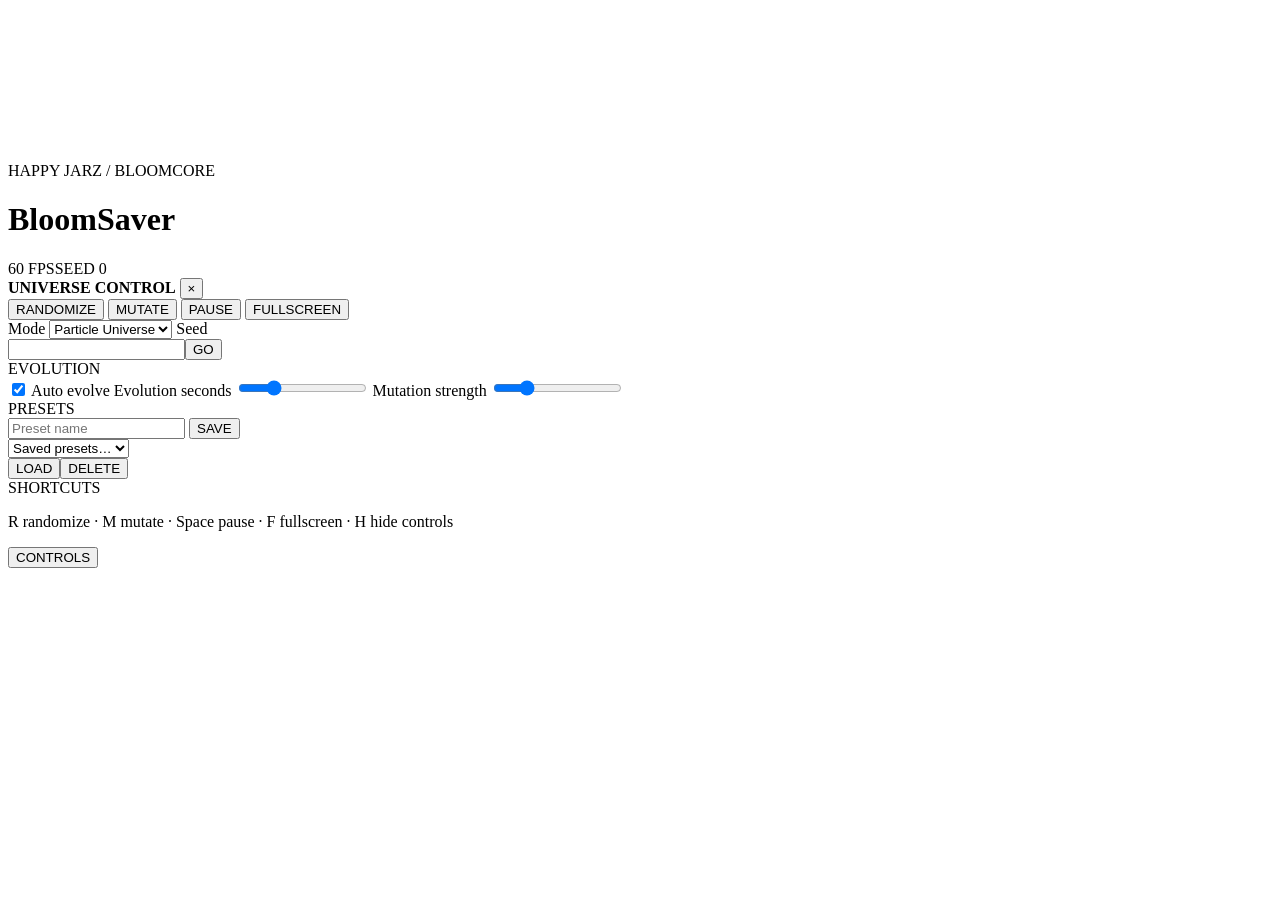
==== BloomSaver/index.html @ 2207c1d1 "feat: add BloomSaver standalone app shell" ====
<!doctype html>
<html lang="en">
<head>
  <meta charset="utf-8" />
  <meta name="viewport" content="width=device-width,initial-scale=1" />
  <title>BloomSaver</title>
  <link rel="stylesheet" href="styles.css" />
</head>
<body>
  <canvas id="stage"></canvas>

  <header class="topbar">
    <div>
      <div class="eyebrow">HAPPY JARZ / BLOOMCORE</div>
      <h1>BloomSaver</h1>
    </div>
    <div class="status"><span id="fps">60 FPS</span><span id="seedLabel">SEED 0</span></div>
  </header>

  <aside id="panel" class="panel">
    <div class="panel-title">
      <strong>UNIVERSE CONTROL</strong>
      <button id="hidePanel" class="icon">×</button>
    </div>

    <div class="button-grid primary-actions">
      <button id="randomize">RANDOMIZE</button>
      <button id="mutate">MUTATE</button>
      <button id="pause">PAUSE</button>
      <button id="fullscreen">FULLSCREEN</button>
    </div>

    <label>Mode
      <select id="mode">
        <option value="universe">Particle Universe</option>
        <option value="silk">Silk Flow</option>
        <option value="crystal">Crystal Bloom</option>
        <option value="orbit">Orbital Garden</option>
        <option value="rain">Signal Rain</option>
      </select>
    </label>

    <label>Seed
      <div class="inline"><input id="seed" type="number" step="1" /><button id="applySeed">GO</button></div>
    </label>

    <div id="controls" class="controls"></div>

    <div class="section-title">EVOLUTION</div>
    <label class="check"><input id="autoEvolve" type="checkbox" checked /> Auto evolve</label>
    <label>Evolution seconds <input id="evolveSeconds" type="range" min="4" max="60" value="18" /></label>
    <label>Mutation strength <input id="mutation" type="range" min="1" max="100" value="24" /></label>

    <div class="section-title">PRESETS</div>
    <div class="inline">
      <input id="presetName" type="text" placeholder="Preset name" maxlength="32" />
      <button id="savePreset">SAVE</button>
    </div>
    <select id="presetList"><option value="">Saved presets…</option></select>
    <div class="button-grid two"><button id="loadPreset">LOAD</button><button id="deletePreset">DELETE</button></div>

    <div class="section-title">SHORTCUTS</div>
    <p class="tiny">R randomize · M mutate · Space pause · F fullscreen · H hide controls</p>
  </aside>

  <button id="showPanel" class="show-panel hidden">CONTROLS</button>

  <script src="app.js"></script>
</body>
</html>
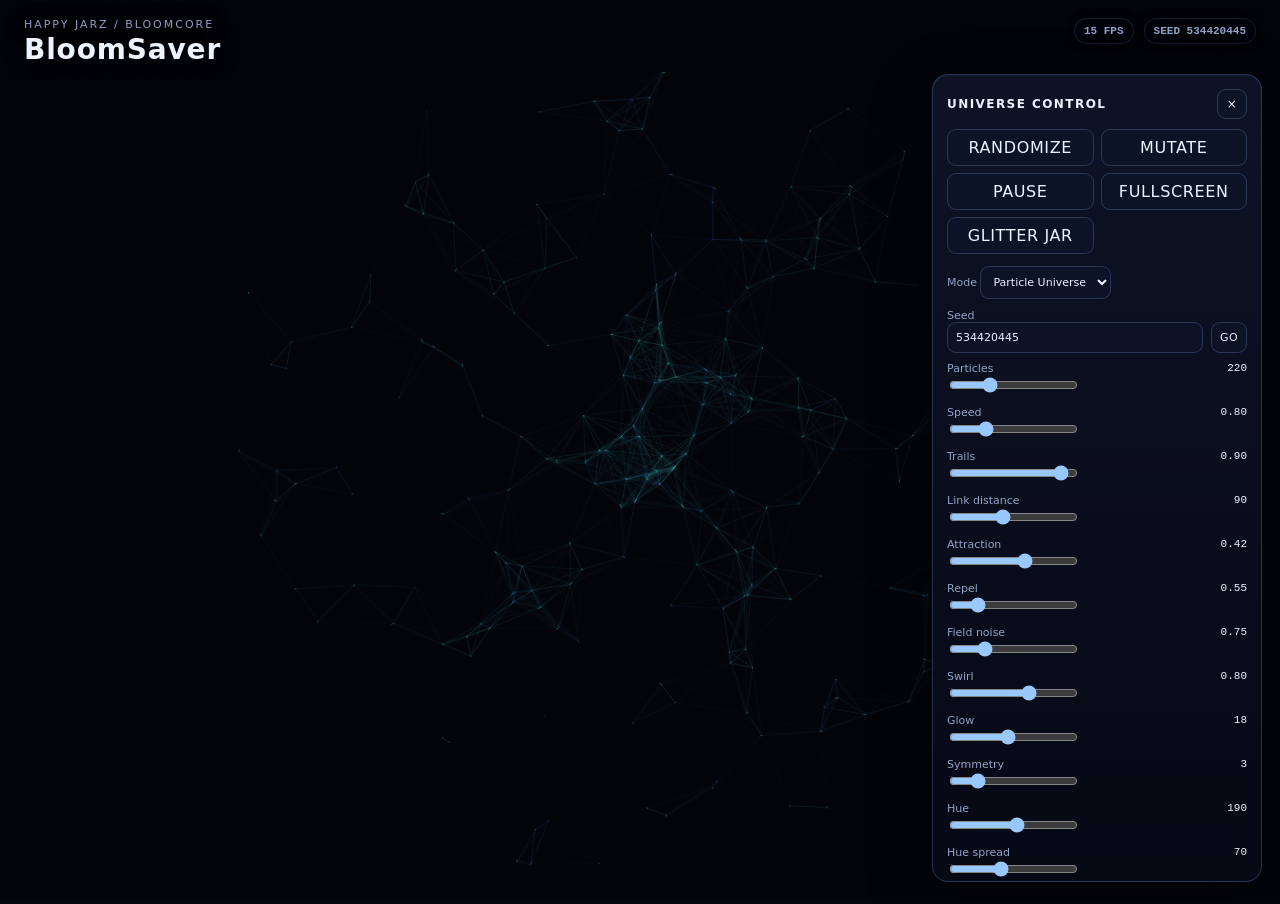
==== commit 402e7c7a: "feat: load BloomSaver extras layer" ====
--- a/BloomSaver/index.html
+++ b/BloomSaver/index.html
@@ -66,5 +66,6 @@
   <button id="showPanel" class="show-panel hidden">CONTROLS</button>
 
   <script src="app.js"></script>
+  <script src="extras.js"></script>
 </body>
 </html>
--- a/BloomSaver/styles.css
+++ b/BloomSaver/styles.css
@@ -0,0 +1 @@
+:root{color-scheme:dark;--bg:#05060b;--panel:rgba(10,14,28,.88);--line:#273456;--text:#edf3ff;--muted:#94a3c7;--accent:#84f7ff;--accent2:#b98cff}*{box-sizing:border-box}html,body{margin:0;width:100%;height:100%;overflow:hidden;background:var(--bg);font-family:Inter,ui-sans-serif,system-ui,-apple-system,BlinkMacSystemFont,"Segoe UI",sans-serif;color:var(--text)}#stage{position:fixed;inset:0;width:100%;height:100%;display:block;background:#03040a}.topbar{position:fixed;left:24px;right:24px;top:18px;display:flex;justify-content:space-between;align-items:flex-start;pointer-events:none;text-shadow:0 0 20px #000}.eyebrow{font-size:11px;letter-spacing:.18em;color:var(--muted)}h1{font-size:28px;margin:2px 0 0;letter-spacing:.03em}.status{display:flex;gap:10px;font:600 11px ui-monospace,SFMono-Regular,Menlo,monospace;color:var(--muted)}.status span{padding:6px 9px;border:1px solid rgba(120,150,210,.18);border-radius:999px;background:rgba(5,8,18,.35)}.panel{position:fixed;right:18px;top:74px;width:min(330px,calc(100vw - 36px));max-height:calc(100vh - 92px);overflow:auto;padding:14px;border:1px solid rgba(110,150,220,.28);border-radius:16px;background:linear-gradient(180deg,rgba(14,20,40,.93),rgba(7,10,22,.9));box-shadow:0 20px 60px rgba(0,0,0,.45),inset 0 1px 0 rgba(255,255,255,.04);backdrop-filter:blur(16px)}.panel-title,.inline{display:flex;align-items:center;gap:8px}.panel-title{justify-content:space-between;margin-bottom:10px;font-size:12px;letter-spacing:.12em}.panel button,.panel select,.panel input{font:inherit;color:var(--text)}button,select,input[type=text],input[type=number]{border:1px solid rgba(120,150,210,.28);background:rgba(14,20,40,.82);border-radius:9px;padding:8px}button{cursor:pointer;font-size:11px;font-weight:700;letter-spacing:.04em}button:hover{border-color:var(--accent);box-shadow:0 0 18px rgba(132,247,255,.12)}.icon{width:30px;height:30px;padding:0}.button-grid{display:grid;grid-template-columns:1fr 1fr;gap:7px}.primary-actions{margin-bottom:12px}.two{margin-top:7px}label{display:block;margin:10px 0 4px;font-size:11px;color:var(--muted)}label input[type=range]{width:100%;accent-color:#8cdcff}.inline input,.inline select{flex:1;min-width:0}.inline button{flex:none}.controls .control{margin:9px 0}.control-head{display:flex;justify-content:space-between;font-size:11px;color:var(--muted)}.control-head output{font-family:ui-monospace,SFMono-Regular,Menlo,monospace;color:var(--text)}.section-title{margin-top:16px;padding-top:10px;border-top:1px solid rgba(120,150,210,.16);font-size:10px;font-weight:800;letter-spacing:.15em;color:#b8c7ec}.check{display:flex;gap:8px;align-items:center}.check input{accent-color:#84f7ff}.tiny{font-size:10px;line-height:1.5;color:#7383aa}.hidden{display:none!important}.show-panel{position:fixed;right:18px;bottom:18px}.panel::-webkit-scrollbar{width:8px}.panel::-webkit-scrollbar-thumb{background:#263656;border-radius:9px}@media(max-width:720px){.topbar{left:14px;right:14px;top:12px}.panel{right:10px;top:66px;width:calc(100vw - 20px);max-height:calc(100vh - 78px)}h1{font-size:22px}}
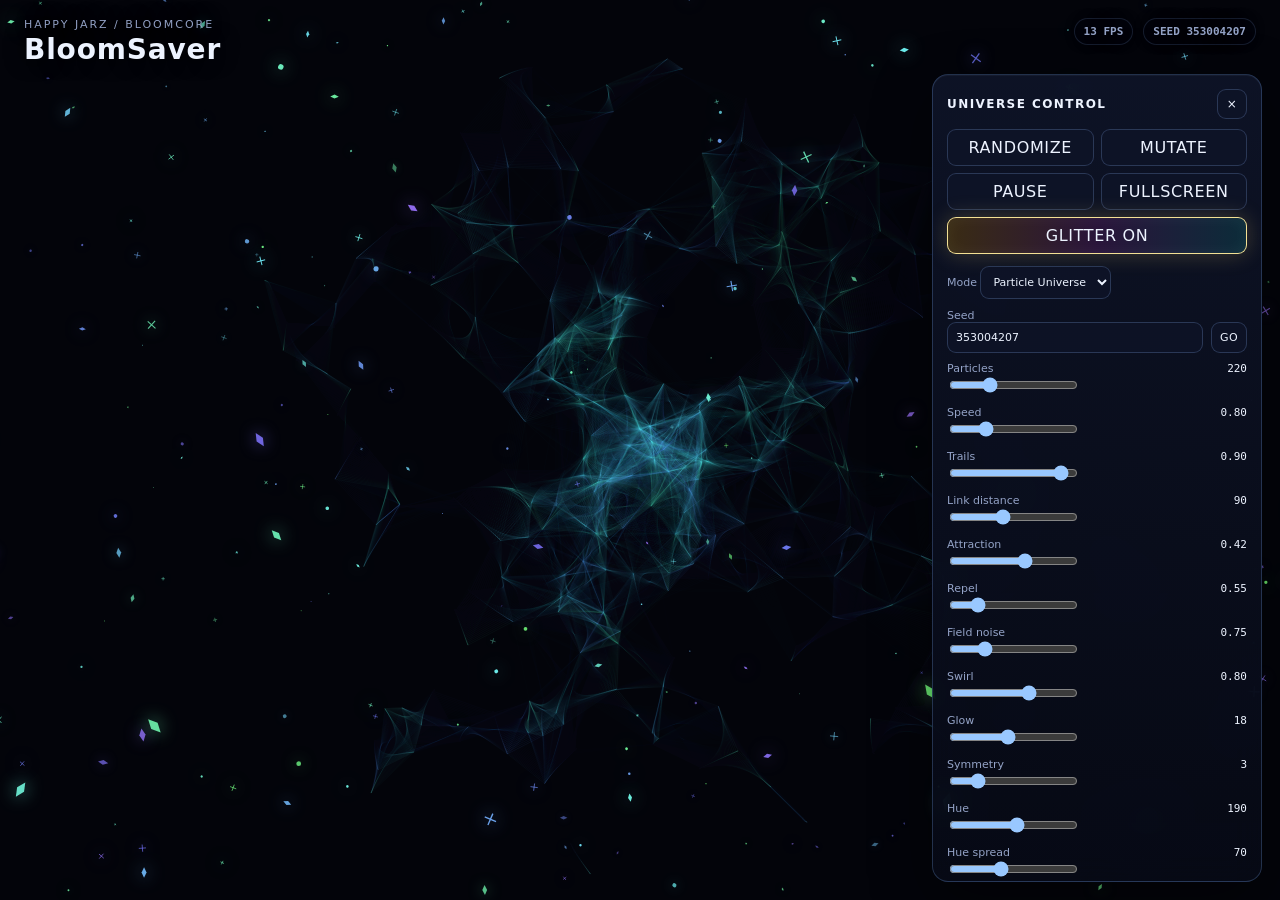
==== commit 01d48b5e: "Document glitter overlay shortcuts in BloomSaver UI" ====
--- a/BloomSaver/index.html
+++ b/BloomSaver/index.html
@@ -60,7 +60,7 @@
     <div class="button-grid two"><button id="loadPreset">LOAD</button><button id="deletePreset">DELETE</button></div>
 
     <div class="section-title">SHORTCUTS</div>
-    <p class="tiny">R randomize · M mutate · Space pause · F fullscreen · H hide controls</p>
+    <p class="tiny">R randomize · M mutate · G glitter overlay · Shift+G glitter preset · Space pause · F fullscreen · H hide controls</p>
   </aside>
 
   <button id="showPanel" class="show-panel hidden">CONTROLS</button>
--- a/BloomSaver/styles.css
+++ b/BloomSaver/styles.css
@@ -1 +1 @@
-:root{color-scheme:dark;--bg:#05060b;--panel:rgba(10,14,28,.88);--line:#273456;--text:#edf3ff;--muted:#94a3c7;--accent:#84f7ff;--accent2:#b98cff}*{box-sizing:border-box}html,body{margin:0;width:100%;height:100%;overflow:hidden;background:var(--bg);font-family:Inter,ui-sans-serif,system-ui,-apple-system,BlinkMacSystemFont,"Segoe UI",sans-serif;color:var(--text)}#stage{position:fixed;inset:0;width:100%;height:100%;display:block;background:#03040a}.topbar{position:fixed;left:24px;right:24px;top:18px;display:flex;justify-content:space-between;align-items:flex-start;pointer-events:none;text-shadow:0 0 20px #000}.eyebrow{font-size:11px;letter-spacing:.18em;color:var(--muted)}h1{font-size:28px;margin:2px 0 0;letter-spacing:.03em}.status{display:flex;gap:10px;font:600 11px ui-monospace,SFMono-Regular,Menlo,monospace;color:var(--muted)}.status span{padding:6px 9px;border:1px solid rgba(120,150,210,.18);border-radius:999px;background:rgba(5,8,18,.35)}.panel{position:fixed;right:18px;top:74px;width:min(330px,calc(100vw - 36px));max-height:calc(100vh - 92px);overflow:auto;padding:14px;border:1px solid rgba(110,150,220,.28);border-radius:16px;background:linear-gradient(180deg,rgba(14,20,40,.93),rgba(7,10,22,.9));box-shadow:0 20px 60px rgba(0,0,0,.45),inset 0 1px 0 rgba(255,255,255,.04);backdrop-filter:blur(16px)}.panel-title,.inline{display:flex;align-items:center;gap:8px}.panel-title{justify-content:space-between;margin-bottom:10px;font-size:12px;letter-spacing:.12em}.panel button,.panel select,.panel input{font:inherit;color:var(--text)}button,select,input[type=text],input[type=number]{border:1px solid rgba(120,150,210,.28);background:rgba(14,20,40,.82);border-radius:9px;padding:8px}button{cursor:pointer;font-size:11px;font-weight:700;letter-spacing:.04em}button:hover{border-color:var(--accent);box-shadow:0 0 18px rgba(132,247,255,.12)}.icon{width:30px;height:30px;padding:0}.button-grid{display:grid;grid-template-columns:1fr 1fr;gap:7px}.primary-actions{margin-bottom:12px}.two{margin-top:7px}label{display:block;margin:10px 0 4px;font-size:11px;color:var(--muted)}label input[type=range]{width:100%;accent-color:#8cdcff}.inline input,.inline select{flex:1;min-width:0}.inline button{flex:none}.controls .control{margin:9px 0}.control-head{display:flex;justify-content:space-between;font-size:11px;color:var(--muted)}.control-head output{font-family:ui-monospace,SFMono-Regular,Menlo,monospace;color:var(--text)}.section-title{margin-top:16px;padding-top:10px;border-top:1px solid rgba(120,150,210,.16);font-size:10px;font-weight:800;letter-spacing:.15em;color:#b8c7ec}.check{display:flex;gap:8px;align-items:center}.check input{accent-color:#84f7ff}.tiny{font-size:10px;line-height:1.5;color:#7383aa}.hidden{display:none!important}.show-panel{position:fixed;right:18px;bottom:18px}.panel::-webkit-scrollbar{width:8px}.panel::-webkit-scrollbar-thumb{background:#263656;border-radius:9px}@media(max-width:720px){.topbar{left:14px;right:14px;top:12px}.panel{right:10px;top:66px;width:calc(100vw - 20px);max-height:calc(100vh - 78px)}h1{font-size:22px}}
+:root{color-scheme:dark;--bg:#05060b;--panel:rgba(10,14,28,.88);--line:#273456;--text:#edf3ff;--muted:#94a3c7;--accent:#84f7ff;--accent2:#b98cff}*{box-sizing:border-box}html,body{margin:0;width:100%;height:100%;overflow:hidden;background:var(--bg);font-family:Inter,ui-sans-serif,system-ui,-apple-system,BlinkMacSystemFont,"Segoe UI",sans-serif;color:var(--text)}#stage{position:fixed;inset:0;width:100%;height:100%;display:block;background:#03040a}#glitterStage{position:fixed;inset:0;z-index:2;width:100%;height:100%;display:block;background:transparent;opacity:0;pointer-events:none;transition:opacity .35s ease}#glitterStage.active{opacity:1}.topbar{position:fixed;z-index:3;left:24px;right:24px;top:18px;display:flex;justify-content:space-between;align-items:flex-start;pointer-events:none;text-shadow:0 0 20px #000;transition:opacity .35s ease,transform .35s ease}.eyebrow{font-size:11px;letter-spacing:.18em;color:var(--muted)}h1{font-size:28px;margin:2px 0 0;letter-spacing:.03em}.status{display:flex;gap:10px;font:600 11px ui-monospace,SFMono-Regular,Menlo,monospace;color:var(--muted)}.status span{padding:6px 9px;border:1px solid rgba(120,150,210,.18);border-radius:999px;background:rgba(5,8,18,.35)}.panel{position:fixed;z-index:4;right:18px;top:74px;width:min(330px,calc(100vw - 36px));max-height:calc(100vh - 92px);overflow:auto;padding:14px;border:1px solid rgba(110,150,220,.28);border-radius:16px;background:linear-gradient(180deg,rgba(14,20,40,.93),rgba(7,10,22,.9));box-shadow:0 20px 60px rgba(0,0,0,.45),inset 0 1px 0 rgba(255,255,255,.04);backdrop-filter:blur(16px);transition:opacity .35s ease,transform .35s ease}.panel-title,.inline{display:flex;align-items:center;gap:8px}.panel-title{justify-content:space-between;margin-bottom:10px;font-size:12px;letter-spacing:.12em}.panel button,.panel select,.panel input{font:inherit;color:var(--text)}button,select,input[type=text],input[type=number]{border:1px solid rgba(120,150,210,.28);background:rgba(14,20,40,.82);border-radius:9px;padding:8px}button{cursor:pointer;font-size:11px;font-weight:700;letter-spacing:.04em}button:hover{border-color:var(--accent);box-shadow:0 0 18px rgba(132,247,255,.12)}#glitterPreset{grid-column:1/-1;border-color:rgba(255,218,112,.46);background:linear-gradient(90deg,rgba(76,55,15,.72),rgba(54,23,69,.72),rgba(12,55,67,.72))}#glitterPreset.active{border-color:rgba(255,235,155,.95);box-shadow:0 0 22px rgba(255,218,112,.22),inset 0 0 16px rgba(255,255,255,.05)}.icon{width:30px;height:30px;padding:0}.button-grid{display:grid;grid-template-columns:1fr 1fr;gap:7px}.primary-actions{margin-bottom:12px}.two{margin-top:7px}label{display:block;margin:10px 0 4px;font-size:11px;color:var(--muted)}label input[type=range]{width:100%;accent-color:#8cdcff}.inline input,.inline select{flex:1;min-width:0}.inline button{flex:none}.controls .control{margin:9px 0}.control-head{display:flex;justify-content:space-between;font-size:11px;color:var(--muted)}.control-head output{font-family:ui-monospace,SFMono-Regular,Menlo,monospace;color:var(--text)}.section-title{margin-top:16px;padding-top:10px;border-top:1px solid rgba(120,150,210,.16);font-size:10px;font-weight:800;letter-spacing:.15em;color:#b8c7ec}.check{display:flex;gap:8px;align-items:center}.check input{accent-color:#84f7ff}.tiny{font-size:10px;line-height:1.5;color:#7383aa}.hidden{display:none!important}.show-panel{position:fixed;z-index:5;right:18px;bottom:18px;transition:opacity .35s ease,transform .35s ease}.panel::-webkit-scrollbar{width:8px}.panel::-webkit-scrollbar-thumb{background:#263656;border-radius:9px}body.idle-clean{cursor:none}body.idle-clean .topbar,body.idle-clean .panel,body.idle-clean .show-panel{opacity:0;pointer-events:none;transform:translateY(-8px)}@media(max-width:720px){.topbar{left:14px;right:14px;top:12px}.panel{right:10px;top:66px;width:calc(100vw - 20px);max-height:calc(100vh - 78px)}h1{font-size:22px}}
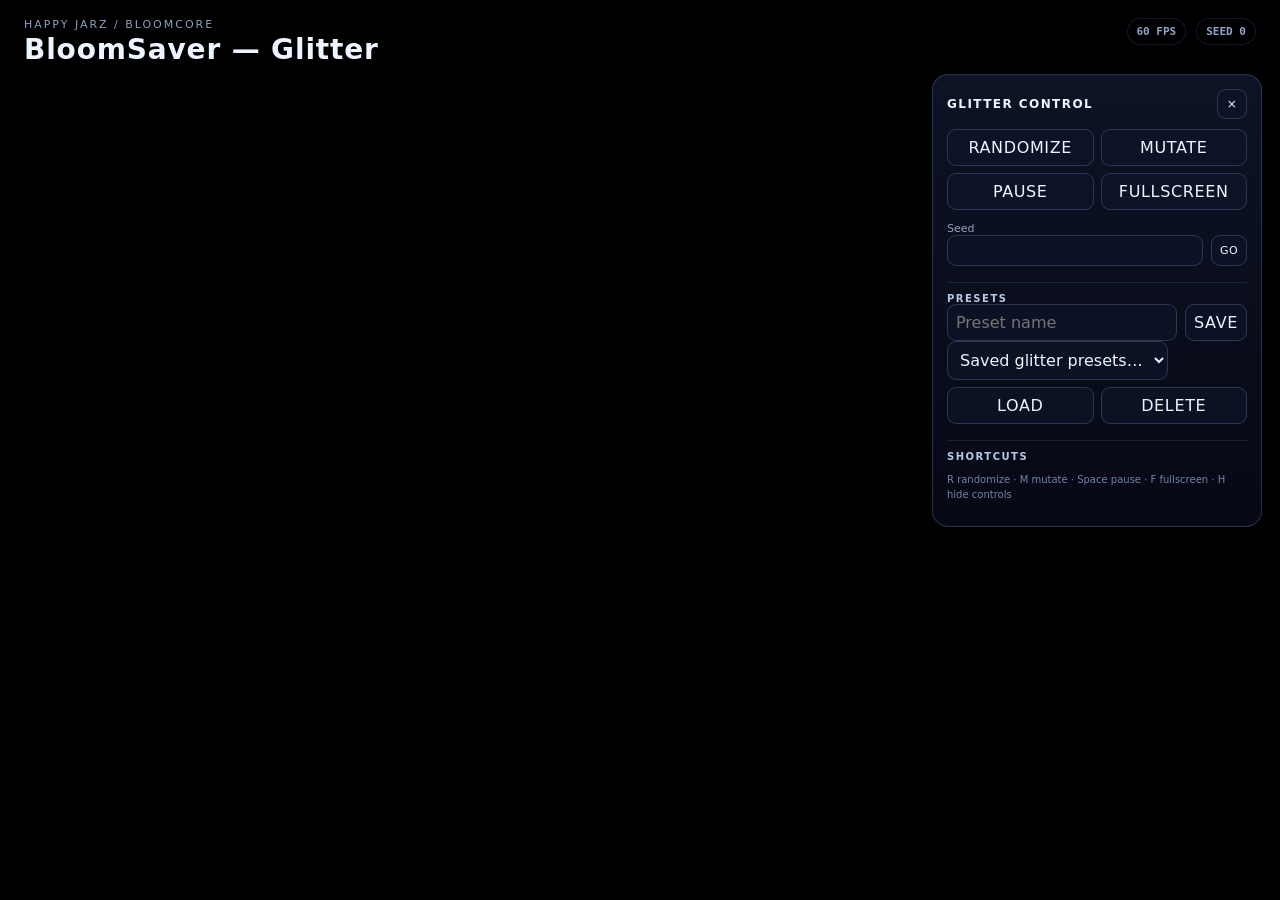
==== commit bab962ba: "Simplify BloomSaver into a Glitter-only visual lab" ====
--- a/BloomSaver/index.html
+++ b/BloomSaver/index.html
@@ -1,71 +1 @@
-<!doctype html>
-<html lang="en">
-<head>
-  <meta charset="utf-8" />
-  <meta name="viewport" content="width=device-width,initial-scale=1" />
-  <title>BloomSaver</title>
-  <link rel="stylesheet" href="styles.css" />
-</head>
-<body>
-  <canvas id="stage"></canvas>
-
-  <header class="topbar">
-    <div>
-      <div class="eyebrow">HAPPY JARZ / BLOOMCORE</div>
-      <h1>BloomSaver</h1>
-    </div>
-    <div class="status"><span id="fps">60 FPS</span><span id="seedLabel">SEED 0</span></div>
-  </header>
-
-  <aside id="panel" class="panel">
-    <div class="panel-title">
-      <strong>UNIVERSE CONTROL</strong>
-      <button id="hidePanel" class="icon">×</button>
-    </div>
-
-    <div class="button-grid primary-actions">
-      <button id="randomize">RANDOMIZE</button>
-      <button id="mutate">MUTATE</button>
-      <button id="pause">PAUSE</button>
-      <button id="fullscreen">FULLSCREEN</button>
-    </div>
-
-    <label>Mode
-      <select id="mode">
-        <option value="universe">Particle Universe</option>
-        <option value="silk">Silk Flow</option>
-        <option value="crystal">Crystal Bloom</option>
-        <option value="orbit">Orbital Garden</option>
-        <option value="rain">Signal Rain</option>
-      </select>
-    </label>
-
-    <label>Seed
-      <div class="inline"><input id="seed" type="number" step="1" /><button id="applySeed">GO</button></div>
-    </label>
-
-    <div id="controls" class="controls"></div>
-
-    <div class="section-title">EVOLUTION</div>
-    <label class="check"><input id="autoEvolve" type="checkbox" checked /> Auto evolve</label>
-    <label>Evolution seconds <input id="evolveSeconds" type="range" min="4" max="60" value="18" /></label>
-    <label>Mutation strength <input id="mutation" type="range" min="1" max="100" value="24" /></label>
-
-    <div class="section-title">PRESETS</div>
-    <div class="inline">
-      <input id="presetName" type="text" placeholder="Preset name" maxlength="32" />
-      <button id="savePreset">SAVE</button>
-    </div>
-    <select id="presetList"><option value="">Saved presets…</option></select>
-    <div class="button-grid two"><button id="loadPreset">LOAD</button><button id="deletePreset">DELETE</button></div>
-
-    <div class="section-title">SHORTCUTS</div>
-    <p class="tiny">R randomize · M mutate · G glitter overlay · Shift+G glitter preset · Space pause · F fullscreen · H hide controls</p>
-  </aside>
-
-  <button id="showPanel" class="show-panel hidden">CONTROLS</button>
-
-  <script src="app.js"></script>
-  <script src="extras.js"></script>
-</body>
-</html>
+<!doctype html><html lang="en"><head><meta charset="utf-8"/><meta name="viewport" content="width=device-width,initial-scale=1"/><title>BloomSaver — Glitter</title><link rel="stylesheet" href="styles.css"/></head><body><canvas id="stage"></canvas><header class="topbar"><div><div class="eyebrow">HAPPY JARZ / BLOOMCORE</div><h1>BloomSaver — Glitter</h1></div><div class="status"><span id="fps">60 FPS</span><span id="seedLabel">SEED 0</span></div></header><aside id="panel" class="panel"><div class="panel-title"><strong>GLITTER CONTROL</strong><button id="hidePanel" class="icon">×</button></div><div class="button-grid primary-actions"><button id="randomize">RANDOMIZE</button><button id="mutate">MUTATE</button><button id="pause">PAUSE</button><button id="fullscreen">FULLSCREEN</button></div><label>Seed<div class="inline"><input id="seed" type="number" step="1"/><button id="applySeed">GO</button></div></label><div id="controls" class="controls"></div><div class="section-title">PRESETS</div><div class="inline"><input id="presetName" type="text" placeholder="Preset name" maxlength="32"/><button id="savePreset">SAVE</button></div><select id="presetList"><option value="">Saved glitter presets…</option></select><div class="button-grid two"><button id="loadPreset">LOAD</button><button id="deletePreset">DELETE</button></div><div class="section-title">SHORTCUTS</div><p class="tiny">R randomize · M mutate · Space pause · F fullscreen · H hide controls</p></aside><button id="showPanel" class="show-panel hidden">CONTROLS</button><script src="app.js"></script></body></html>
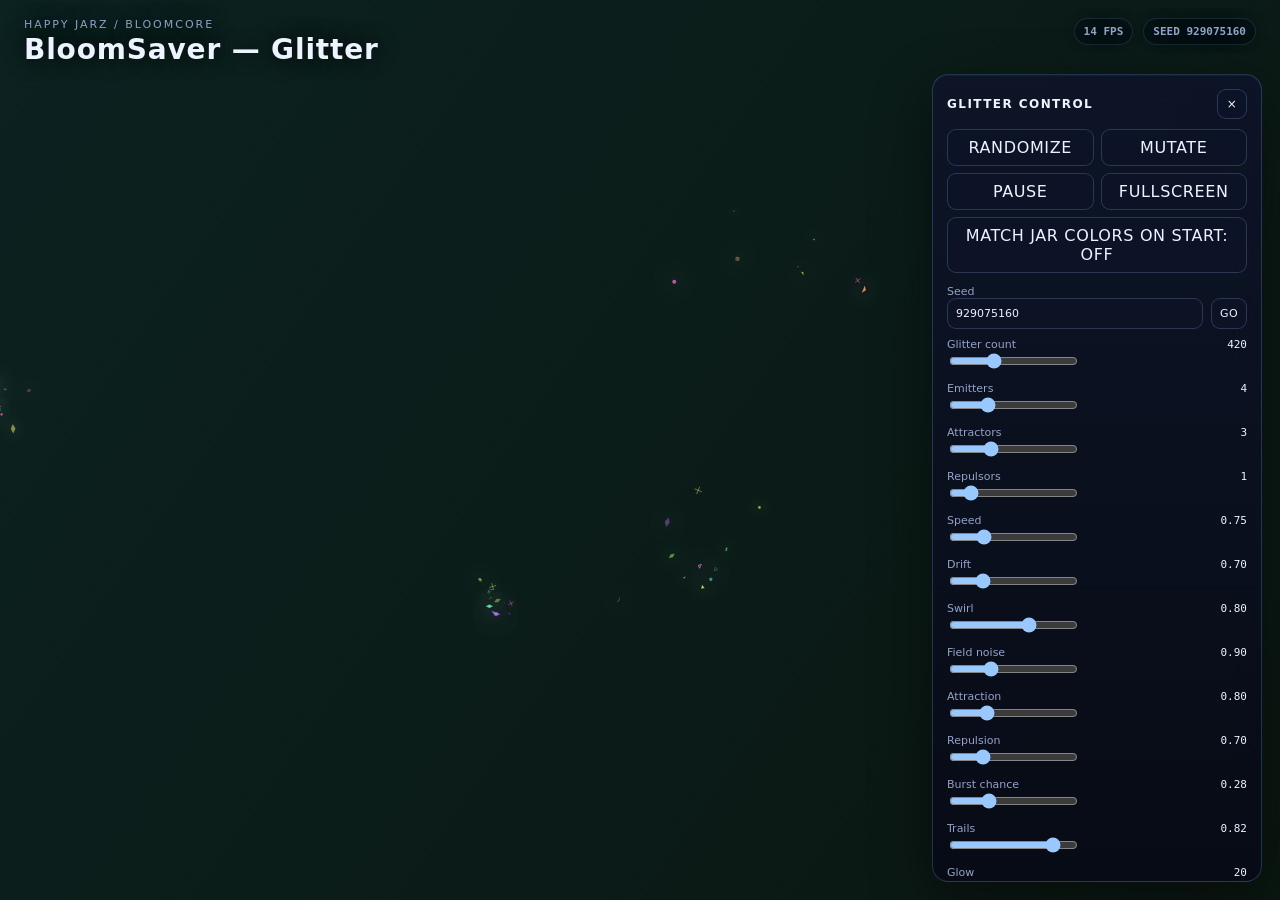
==== commit db89eb27: "Load jar palette startup bridge" ====
--- a/BloomSaver/index.html
+++ b/BloomSaver/index.html
@@ -1 +1 @@
-<!doctype html><html lang="en"><head><meta charset="utf-8"/><meta name="viewport" content="width=device-width,initial-scale=1"/><title>BloomSaver — Glitter</title><link rel="stylesheet" href="styles.css"/></head><body><canvas id="stage"></canvas><header class="topbar"><div><div class="eyebrow">HAPPY JARZ / BLOOMCORE</div><h1>BloomSaver — Glitter</h1></div><div class="status"><span id="fps">60 FPS</span><span id="seedLabel">SEED 0</span></div></header><aside id="panel" class="panel"><div class="panel-title"><strong>GLITTER CONTROL</strong><button id="hidePanel" class="icon">×</button></div><div class="button-grid primary-actions"><button id="randomize">RANDOMIZE</button><button id="mutate">MUTATE</button><button id="pause">PAUSE</button><button id="fullscreen">FULLSCREEN</button></div><label>Seed<div class="inline"><input id="seed" type="number" step="1"/><button id="applySeed">GO</button></div></label><div id="controls" class="controls"></div><div class="section-title">PRESETS</div><div class="inline"><input id="presetName" type="text" placeholder="Preset name" maxlength="32"/><button id="savePreset">SAVE</button></div><select id="presetList"><option value="">Saved glitter presets…</option></select><div class="button-grid two"><button id="loadPreset">LOAD</button><button id="deletePreset">DELETE</button></div><div class="section-title">SHORTCUTS</div><p class="tiny">R randomize · M mutate · Space pause · F fullscreen · H hide controls</p></aside><button id="showPanel" class="show-panel hidden">CONTROLS</button><script src="app.js"></script></body></html>
+<!doctype html><html lang="en"><head><meta charset="utf-8"/><meta name="viewport" content="width=device-width,initial-scale=1"/><title>BloomSaver — Glitter</title><link rel="stylesheet" href="styles.css"/></head><body><canvas id="stage"></canvas><header class="topbar"><div><div class="eyebrow">HAPPY JARZ / BLOOMCORE</div><h1>BloomSaver — Glitter</h1></div><div class="status"><span id="fps">60 FPS</span><span id="seedLabel">SEED 0</span></div></header><aside id="panel" class="panel"><div class="panel-title"><strong>GLITTER CONTROL</strong><button id="hidePanel" class="icon">×</button></div><div class="button-grid primary-actions"><button id="randomize">RANDOMIZE</button><button id="mutate">MUTATE</button><button id="pause">PAUSE</button><button id="fullscreen">FULLSCREEN</button></div><label>Seed<div class="inline"><input id="seed" type="number" step="1"/><button id="applySeed">GO</button></div></label><div id="controls" class="controls"></div><div class="section-title">PRESETS</div><div class="inline"><input id="presetName" type="text" placeholder="Preset name" maxlength="32"/><button id="savePreset">SAVE</button></div><select id="presetList"><option value="">Saved glitter presets…</option></select><div class="button-grid two"><button id="loadPreset">LOAD</button><button id="deletePreset">DELETE</button></div><div class="section-title">SHORTCUTS</div><p class="tiny">R randomize · M mutate · Space pause · F fullscreen · H hide controls</p></aside><button id="showPanel" class="show-panel hidden">CONTROLS</button><script src="app.js"></script><script src="jar_palette.js"></script></body></html>
